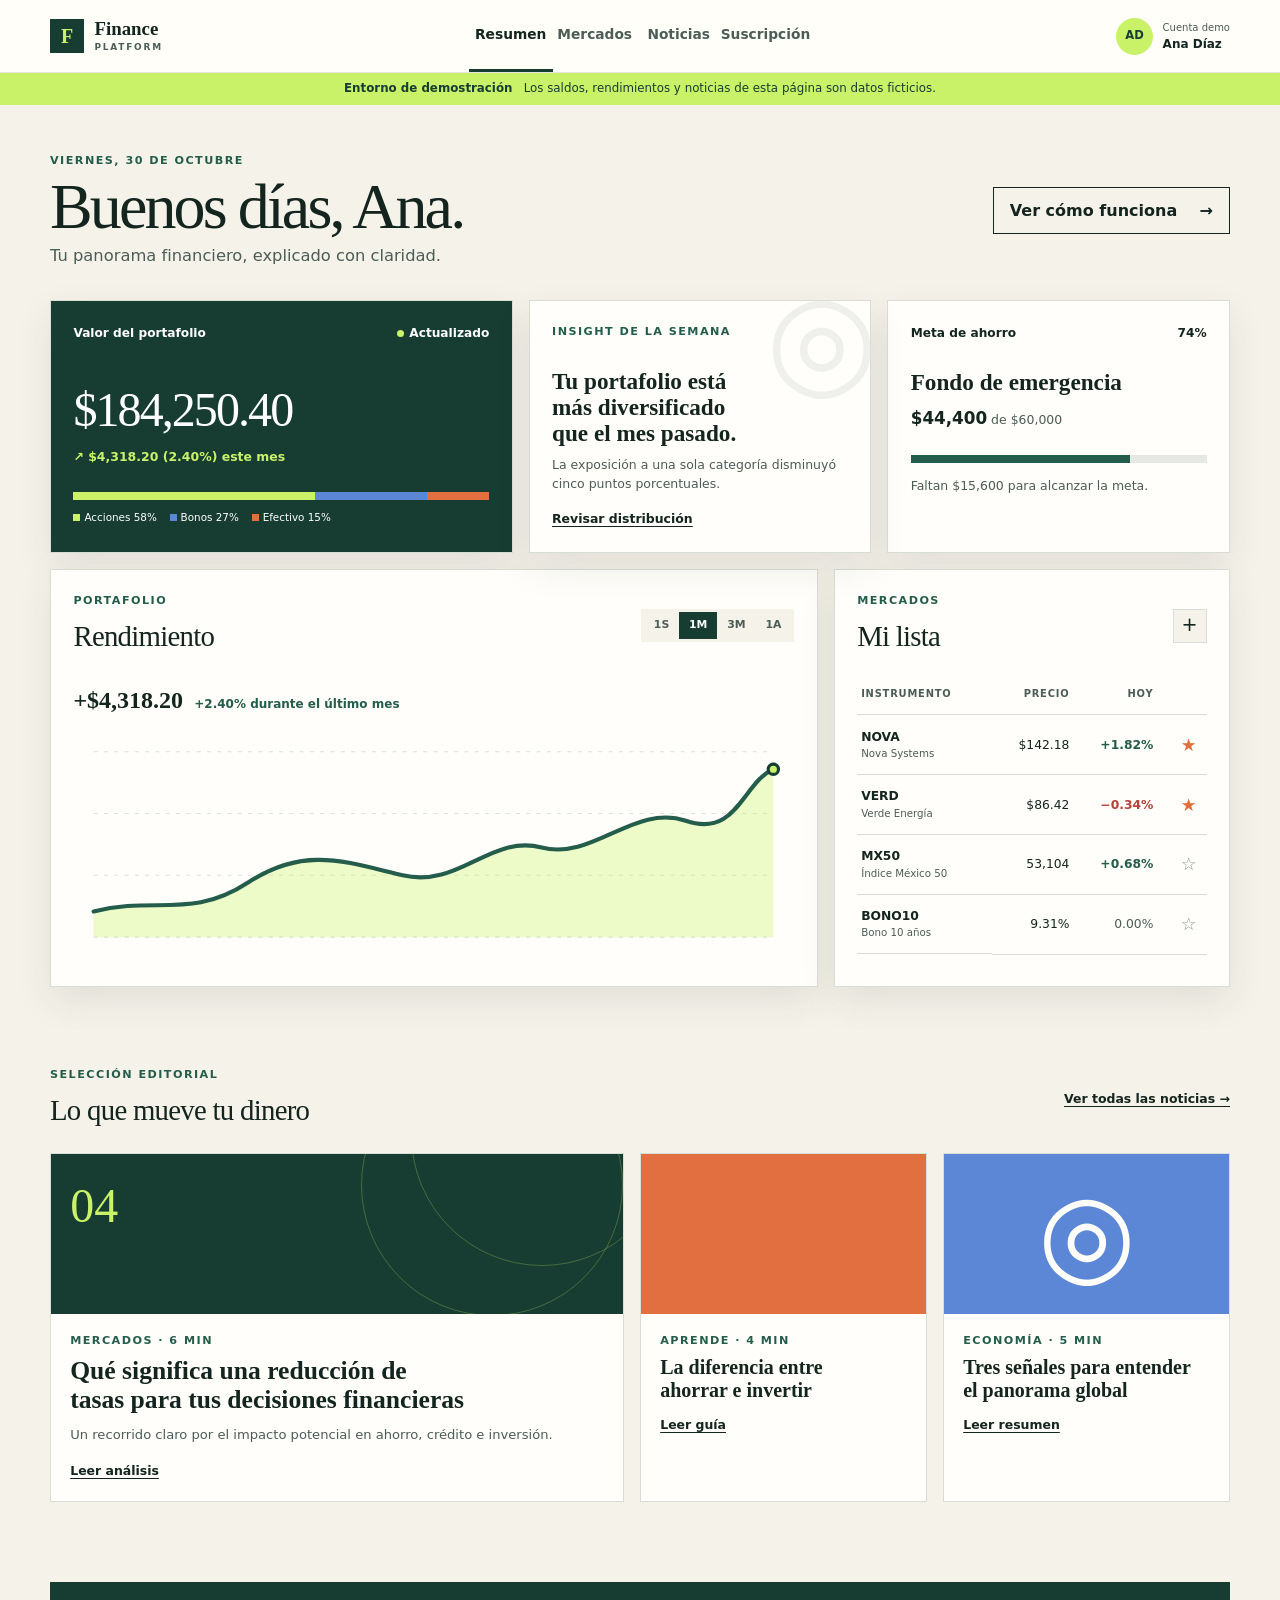
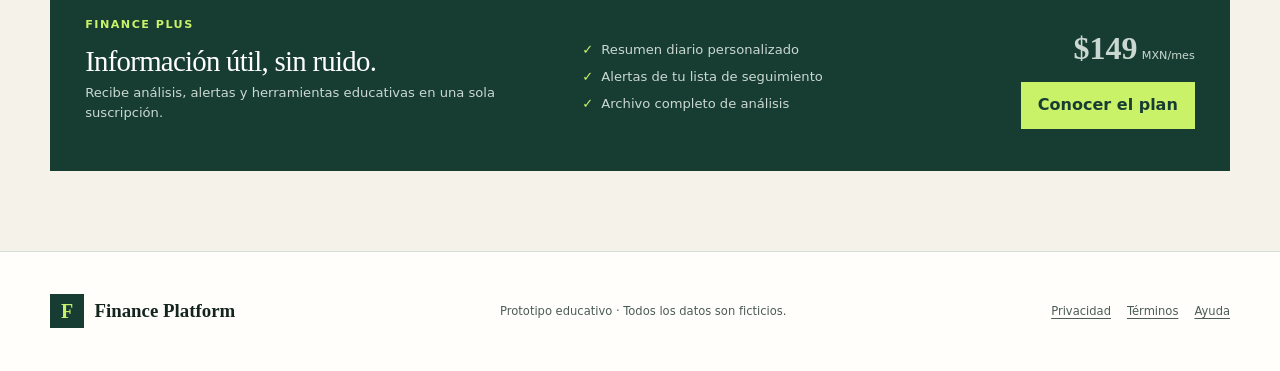
==== app/stage-2/frontend/index.html @ dbab8051 "Initial commit: stages 1-3 of Finance Platform demo Static 1998 site, three-tier Finance Platform (N" ====
<!doctype html>
<html lang="es">
  <head>
    <meta charset="utf-8">
    <meta name="viewport" content="width=device-width, initial-scale=1">
    <meta name="description" content="Finance Platform, prototipo de una plataforma moderna de información financiera por suscripción.">
    <title>Finance Platform — Tu panorama financiero</title>
    <link rel="stylesheet" href="styles.css">
    <script src="app.js" defer></script>
  </head>
  <body>
    <a class="skip-link" href="#contenido">Ir al contenido</a>

    <header class="site-header">
      <div class="header-inner">
        <a class="brand" href="#inicio" aria-label="Finance Platform, inicio">
          <span class="brand-symbol" aria-hidden="true">F</span>
          <span>
            <strong>Finance</strong>
            <small>PLATFORM</small>
          </span>
        </a>

        <nav aria-label="Navegación principal">
          <a class="active" href="#inicio">Resumen</a>
          <a href="#mercados">Mercados</a>
          <a href="#noticias">Noticias</a>
          <a href="#suscripcion">Suscripción</a>
        </nav>

        <button class="account-button" type="button" data-open-dialog="account-dialog">
          <span class="avatar" aria-hidden="true">AD</span>
          <span class="account-copy"><small>Cuenta demo</small><strong data-user-full-name>Ana Díaz</strong></span>
        </button>
      </div>
    </header>

    <div class="demo-banner" role="note">
      <strong>Entorno de demostración</strong>
      <span>Los saldos, rendimientos y noticias de esta página son datos ficticios.</span>
    </div>

    <main id="contenido">
      <section class="welcome" id="inicio" aria-labelledby="welcome-title">
        <div>
          <p class="eyebrow">Viernes, 30 de octubre</p>
          <h1 id="welcome-title">Buenos días, <span data-user-first-name>Ana</span>.</h1>
          <p class="welcome-copy">Tu panorama financiero, explicado con claridad.</p>
        </div>
        <button class="outline-button" type="button" data-open-dialog="architecture-dialog">
          Ver cómo funciona
          <span aria-hidden="true">→</span>
        </button>
      </section>

      <section class="summary-grid" aria-label="Resumen de la cuenta">
        <article class="balance-card dark-card">
          <div class="card-heading">
            <p>Valor del portafolio</p>
            <span class="status-dot">Actualizado</span>
          </div>
          <p class="balance">$184,250.40</p>
          <p class="gain"><span aria-hidden="true">↗</span> $4,318.20 (2.40%) este mes</p>
          <div class="allocation" aria-label="Distribución: 58% acciones, 27% bonos y 15% efectivo">
            <span class="stocks" style="--size: 58%"></span>
            <span class="bonds" style="--size: 27%"></span>
            <span class="cash" style="--size: 15%"></span>
          </div>
          <ul class="legend" aria-hidden="true">
            <li><i class="stocks"></i>Acciones 58%</li>
            <li><i class="bonds"></i>Bonos 27%</li>
            <li><i class="cash"></i>Efectivo 15%</li>
          </ul>
        </article>

        <article class="insight-card">
          <div class="insight-icon" aria-hidden="true">◎</div>
          <p class="eyebrow">Insight de la semana</p>
          <h2>Tu portafolio está más diversificado que el mes pasado.</h2>
          <p>La exposición a una sola categoría disminuyó cinco puntos porcentuales.</p>
          <a href="#portafolio">Revisar distribución</a>
        </article>

        <article class="goal-card">
          <div class="card-heading">
            <p>Meta de ahorro</p>
            <span>74%</span>
          </div>
          <h2>Fondo de emergencia</h2>
          <p><strong>$44,400</strong> de $60,000</p>
          <div class="progress" role="progressbar" aria-label="Progreso del fondo de emergencia" aria-valuemin="0" aria-valuemax="100" aria-valuenow="74">
            <span></span>
          </div>
          <small>Faltan $15,600 para alcanzar la meta.</small>
        </article>
      </section>

      <section class="dashboard-grid" id="portafolio">
        <article class="panel performance-panel" aria-labelledby="performance-title">
          <div class="panel-header">
            <div>
              <p class="eyebrow">Portafolio</p>
              <h2 id="performance-title">Rendimiento</h2>
            </div>
            <div class="period-selector" role="group" aria-label="Periodo del gráfico">
              <button type="button" data-period="1S">1S</button>
              <button type="button" data-period="1M" class="selected">1M</button>
              <button type="button" data-period="3M">3M</button>
              <button type="button" data-period="1A">1A</button>
            </div>
          </div>

          <div class="chart-summary" aria-live="polite">
            <strong id="chart-value">+$4,318.20</strong>
            <span id="chart-change">+2.40% durante el último mes</span>
          </div>

          <div class="chart" aria-label="Gráfico ilustrativo del rendimiento del portafolio">
            <svg viewBox="0 0 700 230" role="img" aria-labelledby="chart-title chart-description">
              <title id="chart-title">Rendimiento del portafolio</title>
              <desc id="chart-description">Línea ascendente con variaciones durante el periodo seleccionado.</desc>
              <g class="grid-lines" aria-hidden="true">
                <line x1="20" y1="25" x2="680" y2="25"></line>
                <line x1="20" y1="85" x2="680" y2="85"></line>
                <line x1="20" y1="145" x2="680" y2="145"></line>
                <line x1="20" y1="205" x2="680" y2="205"></line>
              </g>
              <path id="chart-area" class="chart-area" d="M20 180 C80 165,115 188,170 152 S265 132,320 145 S405 105,455 118 S545 75,595 92 S650 55,680 42 L680 205 L20 205 Z"></path>
              <path id="chart-line" class="chart-line" d="M20 180 C80 165,115 188,170 152 S265 132,320 145 S405 105,455 118 S545 75,595 92 S650 55,680 42"></path>
              <circle id="chart-point" class="chart-point" cx="680" cy="42" r="5"></circle>
            </svg>
          </div>
        </article>

        <aside class="panel watchlist-panel" id="mercados" aria-labelledby="watchlist-title">
          <div class="panel-header">
            <div>
              <p class="eyebrow">Mercados</p>
              <h2 id="watchlist-title">Mi lista</h2>
            </div>
            <button class="icon-button" type="button" aria-label="Agregar instrumento" title="Agregar instrumento">+</button>
          </div>

          <table>
            <thead>
              <tr>
                <th scope="col">Instrumento</th>
                <th scope="col">Precio</th>
                <th scope="col">Hoy</th>
                <th scope="col"><span class="sr-only">Favorito</span></th>
              </tr>
            </thead>
            <tbody>
              <tr>
                <th scope="row"><strong>NOVA</strong><small>Nova Systems</small></th>
                <td>$142.18</td>
                <td class="positive">+1.82%</td>
                <td><button class="star active" type="button" aria-label="Quitar NOVA de favoritos" aria-pressed="true">★</button></td>
              </tr>
              <tr>
                <th scope="row"><strong>VERD</strong><small>Verde Energía</small></th>
                <td>$86.42</td>
                <td class="negative">−0.34%</td>
                <td><button class="star active" type="button" aria-label="Quitar VERD de favoritos" aria-pressed="true">★</button></td>
              </tr>
              <tr>
                <th scope="row"><strong>MX50</strong><small>Índice México 50</small></th>
                <td>53,104</td>
                <td class="positive">+0.68%</td>
                <td><button class="star" type="button" aria-label="Agregar MX50 a favoritos" aria-pressed="false">☆</button></td>
              </tr>
              <tr>
                <th scope="row"><strong>BONO10</strong><small>Bono 10 años</small></th>
                <td>9.31%</td>
                <td class="neutral">0.00%</td>
                <td><button class="star" type="button" aria-label="Agregar BONO10 a favoritos" aria-pressed="false">☆</button></td>
              </tr>
            </tbody>
          </table>
        </aside>
      </section>

      <section class="news-section" id="noticias" aria-labelledby="news-title">
        <div class="section-header">
          <div>
            <p class="eyebrow">Selección editorial</p>
            <h2 id="news-title">Lo que mueve tu dinero</h2>
          </div>
          <a href="#noticias">Ver todas las noticias →</a>
        </div>

        <div class="news-grid">
          <article class="featured-news">
            <div class="story-visual market-visual" aria-hidden="true">
              <span>04</span><i></i><i></i><i></i><i></i><i></i>
            </div>
            <div class="story-copy">
              <p class="eyebrow">Mercados · 6 min</p>
              <h3>Qué significa una reducción de tasas para tus decisiones financieras</h3>
              <p>Un recorrido claro por el impacto potencial en ahorro, crédito e inversión.</p>
              <a href="#noticias" aria-label="Leer: Qué significa una reducción de tasas">Leer análisis</a>
            </div>
          </article>

          <article class="compact-news">
            <div class="story-visual bars-visual" aria-hidden="true"><i></i><i></i><i></i><i></i></div>
            <div class="story-copy">
              <p class="eyebrow">Aprende · 4 min</p>
              <h3>La diferencia entre ahorrar e invertir</h3>
              <a href="#noticias">Leer guía</a>
            </div>
          </article>

          <article class="compact-news">
            <div class="story-visual globe-visual" aria-hidden="true"><span>◎</span></div>
            <div class="story-copy">
              <p class="eyebrow">Economía · 5 min</p>
              <h3>Tres señales para entender el panorama global</h3>
              <a href="#noticias">Leer resumen</a>
            </div>
          </article>
        </div>
      </section>

      <section class="membership" id="suscripcion" aria-labelledby="membership-title">
        <div>
          <p class="eyebrow">Finance Plus</p>
          <h2 id="membership-title">Información útil, sin ruido.</h2>
          <p>Recibe análisis, alertas y herramientas educativas en una sola suscripción.</p>
        </div>
        <ul>
          <li>Resumen diario personalizado</li>
          <li>Alertas de tu lista de seguimiento</li>
          <li>Archivo completo de análisis</li>
        </ul>
        <div class="membership-action">
          <p><strong>$149</strong> <span>MXN/mes</span></p>
          <a class="primary-button" href="subscribe.html">Conocer el plan</a>
        </div>
      </section>
    </main>

    <footer>
      <a class="brand footer-brand" href="#inicio"><span class="brand-symbol" aria-hidden="true">F</span><strong>Finance Platform</strong></a>
      <p>Prototipo educativo · Todos los datos son ficticios.</p>
      <nav aria-label="Navegación del pie">
        <a href="#inicio">Privacidad</a>
        <a href="#inicio">Términos</a>
        <a href="#inicio">Ayuda</a>
      </nav>
    </footer>

    <dialog id="architecture-dialog">
      <div class="dialog-content">
        <button class="dialog-close" type="button" aria-label="Cerrar">×</button>
        <p class="eyebrow">Stage 2</p>
        <h2>De una página a una plataforma</h2>
        <div class="architecture-flow" aria-label="Frontend se comunica con API y API con base de datos">
          <span>Frontend<small>Interfaz</small></span><b aria-hidden="true">→</b>
          <span>API<small>Reglas</small></span><b aria-hidden="true">→</b>
          <span>Database<small>Datos</small></span>
        </div>
        <p>Esta interfaz es el primer paso. Después conectaremos sus componentes a una API y PostgreSQL para demostrar una arquitectura real de tres capas.</p>
      </div>
    </dialog>

    <dialog id="account-dialog">
      <div class="dialog-content">
        <button class="dialog-close" type="button" aria-label="Cerrar">×</button>
        <p class="eyebrow">Cuenta de demostración</p>
        <h2>Ana Díaz</h2>
        <p>Plan gratuito · Último acceso: hoy</p>
        <button class="outline-button full-width" type="button">Administrar cuenta</button>
      </div>
    </dialog>

    <dialog id="subscription-dialog">
      <form method="dialog" class="dialog-content">
        <button class="dialog-close" type="submit" aria-label="Cerrar">×</button>
        <p class="eyebrow">Finance Plus</p>
        <h2>Próximamente</h2>
        <p>En esta etapa la suscripción todavía es simulada. La conectaremos a la API y a la base de datos en el siguiente paso.</p>
        <button class="primary-button full-width" type="submit">Entendido</button>
      </form>
    </dialog>
  </body>
</html>
---- app/stage-2/frontend/styles.css ----
:root {
  --ink: #14241f;
  --ink-soft: #4c5c56;
  --forest: #173d32;
  --forest-2: #245d4b;
  --lime: #c9f269;
  --cream: #f5f2e9;
  --paper: #fffefa;
  --line: #d8ddd6;
  --orange: #e26f3f;
  --red: #b5433c;
  --blue: #5b87d6;
  --shadow: 0 14px 34px rgb(26 47 40 / 9%);
}

* {
  box-sizing: border-box;
}

html {
  scroll-behavior: smooth;
}

body {
  margin: 0;
  color: var(--ink);
  background: var(--cream);
  font-family: Inter, ui-sans-serif, system-ui, -apple-system, BlinkMacSystemFont, "Segoe UI", sans-serif;
  line-height: 1.5;
}

button,
input {
  font: inherit;
}

a {
  color: inherit;
  text-underline-offset: 0.22em;
}

button,
a {
  -webkit-tap-highlight-color: transparent;
}

:focus-visible {
  outline: 3px solid var(--orange);
  outline-offset: 3px;
}

.skip-link {
  position: fixed;
  top: -5rem;
  left: 1rem;
  z-index: 50;
  padding: 0.7rem 1rem;
  color: white;
  background: var(--forest);
}

.skip-link:focus {
  top: 1rem;
}

.site-header {
  position: sticky;
  top: 0;
  z-index: 20;
  border-bottom: 1px solid rgb(20 36 31 / 10%);
  background: rgb(255 254 250 / 94%);
  backdrop-filter: blur(16px);
}

.header-inner {
  display: flex;
  width: min(1180px, calc(100% - 2rem));
  min-height: 72px;
  margin: 0 auto;
  align-items: center;
  justify-content: space-between;
  gap: 2rem;
}

.brand {
  display: inline-flex;
  align-items: center;
  gap: 0.65rem;
  color: var(--ink);
  text-decoration: none;
}

.brand-symbol {
  display: grid;
  width: 34px;
  height: 34px;
  place-items: center;
  color: var(--lime);
  background: var(--forest);
  font-family: Georgia, serif;
  font-size: 1.25rem;
  font-weight: 700;
}

.brand > span:last-child {
  display: grid;
  line-height: 1;
}

.brand strong {
  font-family: Georgia, "Times New Roman", serif;
  font-size: 1.18rem;
}

.brand small {
  margin-top: 0.2rem;
  color: var(--ink-soft);
  font-size: 0.56rem;
  font-weight: 800;
  letter-spacing: 0.2em;
}

.header-inner nav {
  display: flex;
  align-self: stretch;
}

.header-inner nav a {
  display: grid;
  min-width: 84px;
  place-items: center;
  border-bottom: 3px solid transparent;
  color: var(--ink-soft);
  font-size: 0.86rem;
  font-weight: 650;
  text-decoration: none;
}

.header-inner nav a:hover,
.header-inner nav a.active {
  border-color: var(--forest);
  color: var(--ink);
}

.account-button {
  display: flex;
  align-items: center;
  gap: 0.6rem;
  padding: 0;
  border: 0;
  color: var(--ink);
  background: transparent;
  cursor: pointer;
  text-align: left;
}

.avatar {
  display: grid;
  width: 37px;
  height: 37px;
  place-items: center;
  border-radius: 50%;
  color: var(--forest);
  background: var(--lime);
  font-size: 0.72rem;
  font-weight: 800;
}

.account-copy {
  display: grid;
  font-size: 0.75rem;
}

.account-copy small {
  color: var(--ink-soft);
}

.demo-banner {
  display: flex;
  justify-content: center;
  gap: 0.7rem;
  padding: 0.45rem 1rem;
  color: var(--forest);
  background: var(--lime);
  font-size: 0.74rem;
}

main {
  width: min(1180px, calc(100% - 2rem));
  margin: 0 auto;
  padding: 3rem 0 5rem;
}

.welcome,
.section-header,
.panel-header,
.card-heading {
  display: flex;
  align-items: center;
  justify-content: space-between;
  gap: 1rem;
}

.welcome {
  margin-bottom: 2rem;
}

.eyebrow {
  margin: 0 0 0.35rem;
  color: var(--forest-2);
  font-size: 0.7rem;
  font-weight: 800;
  letter-spacing: 0.13em;
  text-transform: uppercase;
}

h1,
h2,
h3,
p {
  margin-top: 0;
}

h1,
h2,
h3 {
  text-wrap: balance;
}

h1 {
  margin-bottom: 0.35rem;
  font-family: Georgia, "Times New Roman", serif;
  font-size: clamp(2.35rem, 5vw, 4.6rem);
  font-weight: 500;
  letter-spacing: -0.045em;
  line-height: 0.98;
}

.welcome-copy {
  margin: 0;
  color: var(--ink-soft);
  font-size: 1.02rem;
}

.outline-button,
.primary-button {
  display: inline-flex;
  align-items: center;
  justify-content: center;
  gap: 1.4rem;
  min-height: 43px;
  padding: 0.65rem 1rem;
  border: 1px solid var(--ink);
  color: var(--ink);
  background: transparent;
  font-weight: 750;
  cursor: pointer;
  text-decoration: none;
}

.outline-button:hover {
  color: var(--paper);
  background: var(--ink);
}

.primary-button {
  border-color: var(--lime);
  color: var(--forest);
  background: var(--lime);
}

.primary-button:hover {
  border-color: white;
  background: white;
}

.summary-grid {
  display: grid;
  grid-template-columns: 1.35fr 1fr 1fr;
  gap: 1rem;
  margin-bottom: 1rem;
}

.summary-grid article,
.panel {
  border: 1px solid var(--line);
  background: var(--paper);
  box-shadow: var(--shadow);
}

.summary-grid article {
  min-height: 230px;
  padding: 1.4rem;
}

.dark-card {
  color: #fff;
  background: var(--forest) !important;
}

.card-heading p,
.card-heading span {
  margin: 0;
  font-size: 0.76rem;
  font-weight: 700;
}

.status-dot::before {
  display: inline-block;
  width: 7px;
  height: 7px;
  margin-right: 0.35rem;
  border-radius: 50%;
  background: var(--lime);
  content: "";
}

.balance {
  margin: 2rem 0 0.1rem;
  font-family: Georgia, "Times New Roman", serif;
  font-size: clamp(2rem, 4vw, 3rem);
  letter-spacing: -0.04em;
}

.gain {
  color: var(--lime);
  font-size: 0.78rem;
  font-weight: 700;
}

.allocation {
  display: flex;
  height: 8px;
  margin-top: 1.6rem;
  overflow: hidden;
  background: #fff;
}

.allocation span {
  width: var(--size);
}

.stocks {
  background: var(--lime);
}

.bonds {
  background: var(--blue);
}

.cash {
  background: var(--orange);
}

.legend {
  display: flex;
  flex-wrap: wrap;
  gap: 0.8rem;
  margin: 0.65rem 0 0;
  padding: 0;
  list-style: none;
  font-size: 0.65rem;
}

.legend i {
  display: inline-block;
  width: 7px;
  height: 7px;
  margin-right: 0.25rem;
}

.insight-card {
  position: relative;
  overflow: hidden;
}

.insight-icon {
  position: absolute;
  top: -25px;
  right: -8px;
  color: rgb(23 61 50 / 7%);
  font-family: Georgia, serif;
  font-size: 8rem;
  line-height: 1;
}

.insight-card h2,
.goal-card h2 {
  margin: 1.7rem 0 0.65rem;
  font-family: Georgia, "Times New Roman", serif;
  font-size: 1.45rem;
  line-height: 1.12;
}

.insight-card > p:not(.eyebrow),
.goal-card > p,
.goal-card small {
  color: var(--ink-soft);
  font-size: 0.78rem;
}

.insight-card a {
  font-size: 0.78rem;
  font-weight: 800;
}

.goal-card strong {
  color: var(--ink);
  font-size: 1.05rem;
}

.progress {
  height: 8px;
  margin: 1.5rem 0 0.65rem;
  background: #e5e8e3;
}

.progress span {
  display: block;
  width: 74%;
  height: 100%;
  background: var(--forest-2);
}

.dashboard-grid {
  display: grid;
  grid-template-columns: minmax(0, 1.55fr) minmax(340px, 0.8fr);
  gap: 1rem;
}

.panel {
  padding: 1.4rem;
}

.panel h2,
.section-header h2,
.membership h2,
dialog h2 {
  margin: 0;
  font-family: Georgia, "Times New Roman", serif;
  font-size: 1.8rem;
  font-weight: 500;
  letter-spacing: -0.025em;
}

.period-selector {
  display: flex;
  padding: 3px;
  background: var(--cream);
}

.period-selector button {
  padding: 0.32rem 0.62rem;
  border: 0;
  color: var(--ink-soft);
  background: transparent;
  font-size: 0.68rem;
  font-weight: 800;
  cursor: pointer;
}

.period-selector button.selected {
  color: white;
  background: var(--forest);
}

.chart-summary {
  display: flex;
  align-items: baseline;
  gap: 0.7rem;
  margin: 1.5rem 0 0;
}

.chart-summary strong {
  font-family: Georgia, serif;
  font-size: 1.5rem;
}

.chart-summary span {
  color: var(--forest-2);
  font-size: 0.75rem;
  font-weight: 700;
}

.chart {
  margin-top: 0.5rem;
}

.chart svg {
  display: block;
  width: 100%;
  height: auto;
}

.grid-lines line {
  stroke: #dce2dc;
  stroke-dasharray: 4 6;
}

.chart-area {
  fill: rgb(201 242 105 / 35%);
  transition: d 300ms ease;
}

.chart-line {
  fill: none;
  stroke: var(--forest-2);
  stroke-linecap: round;
  stroke-width: 4;
  transition: d 300ms ease;
}

.chart-point {
  fill: var(--lime);
  stroke: var(--forest);
  stroke-width: 3;
}

.icon-button {
  width: 34px;
  height: 34px;
  border: 1px solid var(--line);
  color: var(--ink);
  background: var(--cream);
  font-size: 1.2rem;
  cursor: pointer;
}

.watchlist-panel table {
  width: 100%;
  margin-top: 1rem;
  border-collapse: collapse;
  font-size: 0.77rem;
}

.watchlist-panel th,
.watchlist-panel td {
  padding: 0.78rem 0.25rem;
  border-bottom: 1px solid var(--line);
  text-align: right;
}

.watchlist-panel th:first-child {
  text-align: left;
}

.watchlist-panel thead th {
  color: var(--ink-soft);
  font-size: 0.62rem;
  letter-spacing: 0.08em;
  text-transform: uppercase;
}

.watchlist-panel tbody th {
  display: grid;
}

.watchlist-panel tbody small {
  color: var(--ink-soft);
  font-weight: 500;
}

.positive {
  color: var(--forest-2);
  font-weight: 750;
}

.negative {
  color: var(--red);
  font-weight: 750;
}

.neutral {
  color: var(--ink-soft);
}

.star {
  border: 0;
  color: #8c978f;
  background: transparent;
  font-size: 1.1rem;
  cursor: pointer;
}

.star.active {
  color: var(--orange);
}

.news-section {
  padding-top: 5rem;
}

.section-header {
  margin-bottom: 1.3rem;
}

.section-header > a {
  font-size: 0.78rem;
  font-weight: 800;
}

.news-grid {
  display: grid;
  grid-template-columns: 1.5fr 0.75fr 0.75fr;
  gap: 1rem;
}

.news-grid article {
  border: 1px solid var(--line);
  background: var(--paper);
}

.story-visual {
  min-height: 160px;
  background: var(--forest);
}

.market-visual {
  position: relative;
  display: flex;
  align-items: end;
  gap: 8%;
  padding: 2rem;
  overflow: hidden;
}

.market-visual::before,
.market-visual::after {
  position: absolute;
  width: 260px;
  height: 260px;
  border: 1px solid rgb(201 242 105 / 25%);
  border-radius: 50%;
  content: "";
}

.market-visual::before {
  top: -150px;
  right: -50px;
}

.market-visual::after {
  top: -100px;
  right: 0;
}

.market-visual span {
  position: absolute;
  top: 1rem;
  left: 1.2rem;
  color: var(--lime);
  font-family: Georgia, serif;
  font-size: 3rem;
}

.market-visual i {
  width: 11%;
  background: var(--lime);
}

.market-visual i:nth-of-type(1) { height: 28%; }
.market-visual i:nth-of-type(2) { height: 48%; }
.market-visual i:nth-of-type(3) { height: 42%; }
.market-visual i:nth-of-type(4) { height: 68%; }
.market-visual i:nth-of-type(5) { height: 82%; }

.story-copy {
  padding: 1.2rem;
}

.story-copy h3 {
  margin-bottom: 0.65rem;
  font-family: Georgia, "Times New Roman", serif;
  font-size: 1.25rem;
  line-height: 1.16;
}

.featured-news .story-copy h3 {
  font-size: 1.6rem;
}

.story-copy > p:not(.eyebrow) {
  color: var(--ink-soft);
  font-size: 0.82rem;
}

.story-copy a {
  font-size: 0.78rem;
  font-weight: 800;
}

.bars-visual {
  display: flex;
  align-items: center;
  justify-content: center;
  gap: 8px;
  background: var(--orange);
}

.bars-visual i {
  width: 24px;
  background: var(--paper);
}

.bars-visual i:nth-child(1) { height: 25%; }
.bars-visual i:nth-child(2) { height: 45%; }
.bars-visual i:nth-child(3) { height: 62%; }
.bars-visual i:nth-child(4) { height: 78%; }

.globe-visual {
  display: grid;
  place-items: center;
  background: var(--blue);
}

.globe-visual span {
  color: var(--paper);
  font-family: Georgia, serif;
  font-size: 7rem;
  line-height: 1;
}

.membership {
  display: grid;
  grid-template-columns: 1.15fr 1fr auto;
  gap: 3rem;
  margin-top: 5rem;
  padding: 2.2rem;
  align-items: center;
  color: white;
  background: var(--forest);
}

.membership .eyebrow {
  color: var(--lime);
}

.membership > div > p:not(.eyebrow),
.membership li {
  color: #cad8d1;
  font-size: 0.82rem;
}

.membership ul {
  margin: 0;
  padding: 0;
  list-style: none;
}

.membership li + li {
  margin-top: 0.45rem;
}

.membership li::before {
  margin-right: 0.5rem;
  color: var(--lime);
  content: "✓";
}

.membership-action {
  text-align: right;
}

.membership-action p {
  margin-bottom: 0.6rem;
}

.membership-action strong {
  font-family: Georgia, serif;
  font-size: 2rem;
}

.membership-action span {
  color: #cad8d1;
  font-size: 0.7rem;
}

footer {
  display: flex;
  min-height: 120px;
  padding: 2rem max(1rem, calc((100% - 1180px) / 2));
  align-items: center;
  justify-content: space-between;
  gap: 2rem;
  border-top: 1px solid var(--line);
  color: var(--ink-soft);
  background: var(--paper);
  font-size: 0.72rem;
}

.footer-brand strong {
  color: var(--ink);
}

footer p {
  margin: 0;
}

footer nav {
  display: flex;
  gap: 1rem;
}

dialog {
  width: min(520px, calc(100% - 2rem));
  padding: 0;
  border: 0;
  color: var(--ink);
  background: var(--paper);
  box-shadow: 0 30px 80px rgb(0 0 0 / 30%);
}

dialog::backdrop {
  background: rgb(11 27 22 / 65%);
  backdrop-filter: blur(4px);
}

.dialog-content {
  position: relative;
  padding: 2rem;
}

.dialog-content > p {
  margin-top: 1rem;
  color: var(--ink-soft);
}

.dialog-close {
  position: absolute;
  top: 0.8rem;
  right: 0.8rem;
  width: 34px;
  height: 34px;
  border: 0;
  background: var(--cream);
  font-size: 1.4rem;
  cursor: pointer;
}

.architecture-flow {
  display: flex;
  margin: 1.5rem 0;
  align-items: center;
  justify-content: space-between;
  gap: 0.5rem;
}

.architecture-flow span {
  display: grid;
  flex: 1;
  min-height: 76px;
  padding: 0.8rem;
  place-content: center;
  color: white;
  background: var(--forest);
  font-weight: 800;
  text-align: center;
}

.architecture-flow small {
  color: var(--lime);
  font-size: 0.65rem;
  font-weight: 500;
}

.full-width {
  width: 100%;
}

.sr-only {
  position: absolute;
  width: 1px;
  height: 1px;
  padding: 0;
  margin: -1px;
  overflow: hidden;
  clip: rect(0, 0, 0, 0);
  white-space: nowrap;
  border: 0;
}

@media (max-width: 960px) {
  .header-inner nav {
    display: none;
  }

  .summary-grid {
    grid-template-columns: 1fr 1fr;
  }

  .balance-card {
    grid-column: 1 / -1;
  }

  .dashboard-grid,
  .news-grid {
    grid-template-columns: 1fr;
  }

  .story-visual {
    min-height: 220px;
  }

  .membership {
    grid-template-columns: 1fr 1fr;
  }

  .membership-action {
    grid-column: 1 / -1;
    text-align: left;
  }
}

@media (max-width: 620px) {
  .account-copy,
  .demo-banner span {
    display: none;
  }

  main {
    padding-top: 2rem;
  }

  .welcome,
  .section-header {
    align-items: flex-start;
    flex-direction: column;
  }

  .summary-grid,
  .membership {
    grid-template-columns: 1fr;
  }

  .balance-card,
  .membership-action {
    grid-column: auto;
  }

  .dashboard-grid {
    grid-template-columns: minmax(0, 1fr);
  }

  .panel {
    padding: 1rem;
  }

  .watchlist-panel {
    overflow-x: auto;
  }

  .membership {
    gap: 1.5rem;
    padding: 1.5rem;
  }

  footer {
    align-items: flex-start;
    flex-direction: column;
  }

  .architecture-flow {
    align-items: stretch;
    flex-direction: column;
  }

  .architecture-flow b {
    transform: rotate(90deg);
  }
}

@media (prefers-reduced-motion: reduce) {
  html {
    scroll-behavior: auto;
  }

  *,
  *::before,
  *::after {
    transition-duration: 0.01ms !important;
  }
}
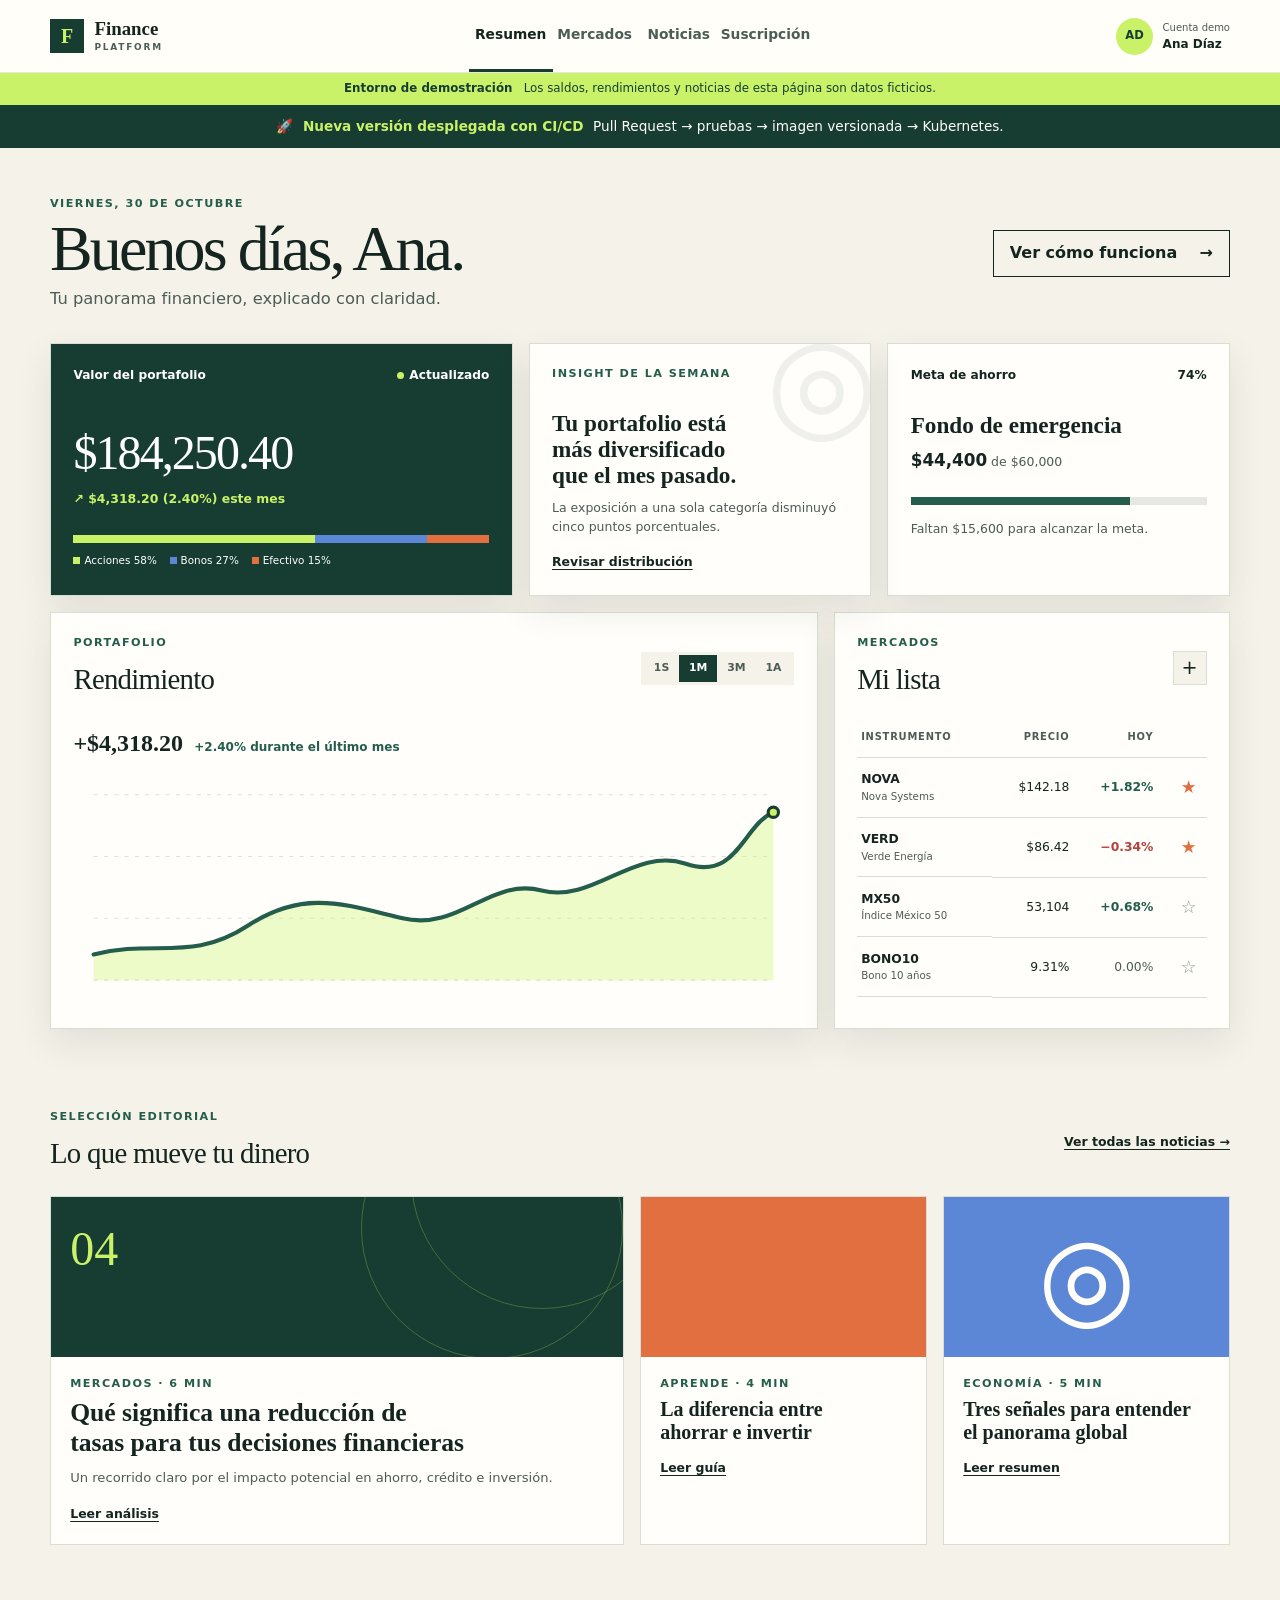
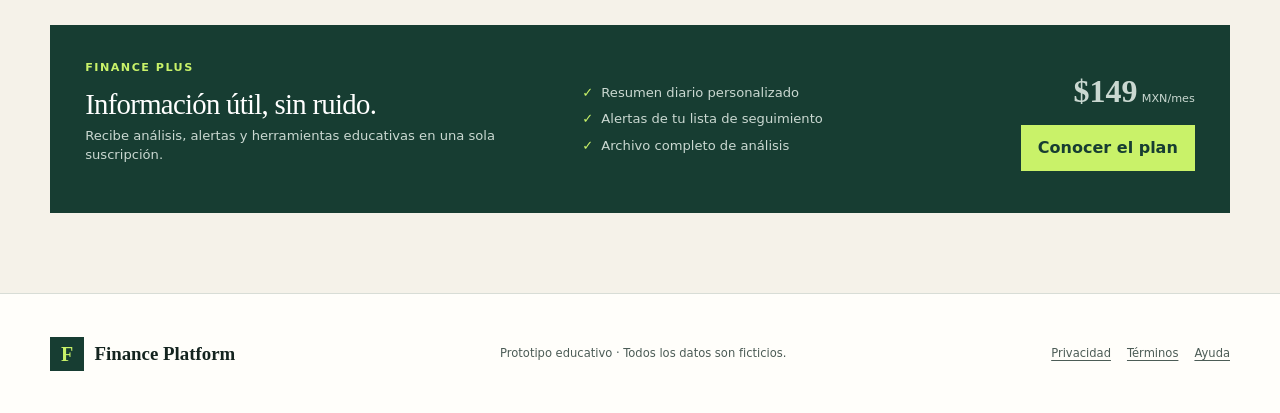
==== commit 668e88c7: "Add release banner and Kind release workflow - Visible release banner on the dashboard for the end-t" ====
--- a/app/stage-2/frontend/index.html
+++ b/app/stage-2/frontend/index.html
@@ -38,6 +38,12 @@
     <div class="demo-banner" role="note">
       <strong>Entorno de demostración</strong>
       <span>Los saldos, rendimientos y noticias de esta página son datos ficticios.</span>
+    </div>
+
+    <div class="release-banner" role="status">
+      <span aria-hidden="true">🚀</span>
+      <strong>Nueva versión desplegada con CI/CD</strong>
+      <span>Pull Request → pruebas → imagen versionada → Kubernetes.</span>
     </div>
 
     <main id="contenido">
--- a/app/stage-2/frontend/styles.css
+++ b/app/stage-2/frontend/styles.css
@@ -183,6 +183,22 @@
   color: var(--forest);
   background: var(--lime);
   font-size: 0.74rem;
+}
+
+.release-banner {
+  display: flex;
+  flex-wrap: wrap;
+  justify-content: center;
+  gap: 0.6rem;
+  padding: 0.7rem 1rem;
+  color: var(--paper);
+  background: var(--forest);
+  font-size: 0.85rem;
+  text-align: center;
+}
+
+.release-banner strong {
+  color: var(--lime);
 }
 
 main {
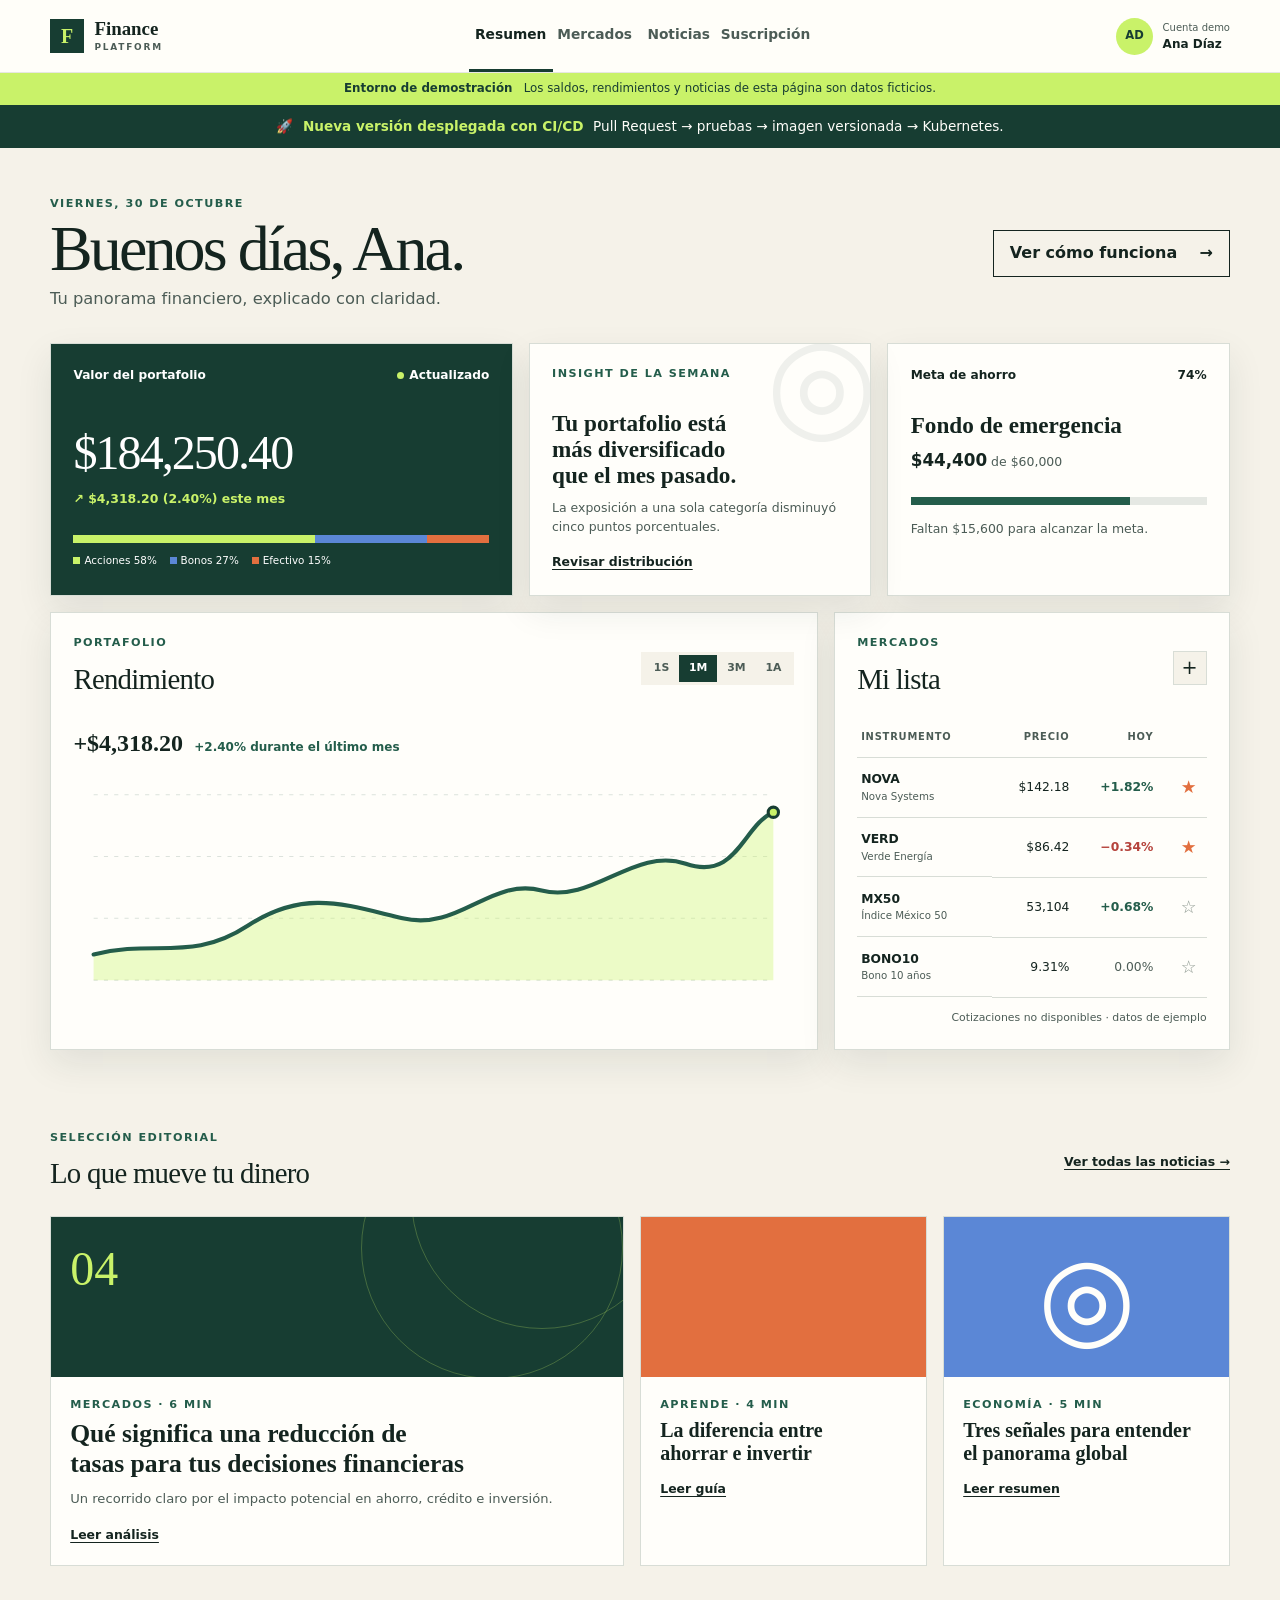
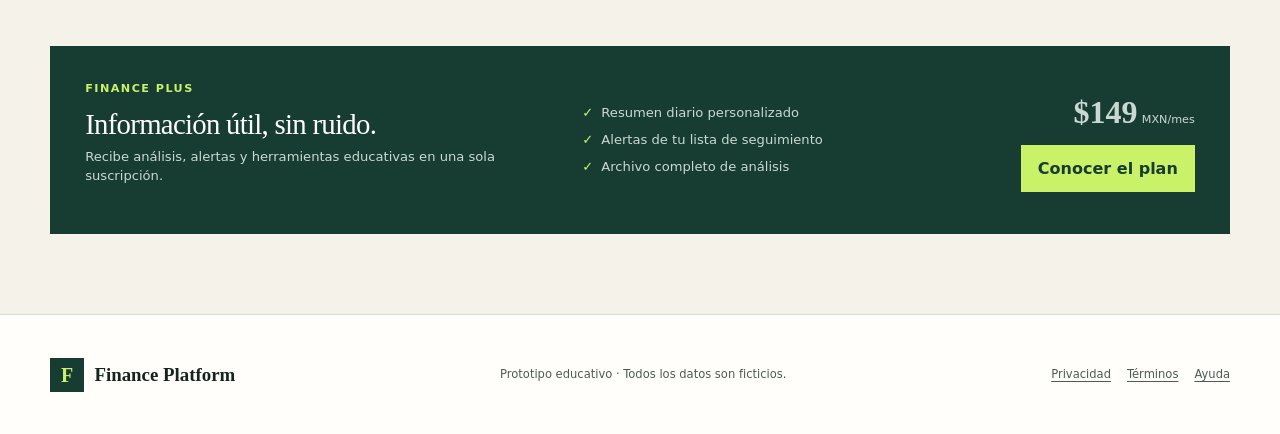
==== commit 04e08e24: "Add Stage 8D: market-data service - New FastAPI market-data service with simulated quotes, variable " ====
--- a/app/stage-2/frontend/index.html
+++ b/app/stage-2/frontend/index.html
@@ -6,6 +6,7 @@
     <meta name="description" content="Finance Platform, prototipo de una plataforma moderna de información financiera por suscripción.">
     <title>Finance Platform — Tu panorama financiero</title>
     <link rel="stylesheet" href="styles.css">
+    <script src="tracing.js" defer></script>
     <script src="app.js" defer></script>
   </head>
   <body>
@@ -157,32 +158,33 @@
               </tr>
             </thead>
             <tbody>
-              <tr>
+              <tr data-quote="NOVA">
                 <th scope="row"><strong>NOVA</strong><small>Nova Systems</small></th>
-                <td>$142.18</td>
-                <td class="positive">+1.82%</td>
+                <td data-quote-value>$142.18</td>
+                <td class="positive" data-quote-change>+1.82%</td>
                 <td><button class="star active" type="button" aria-label="Quitar NOVA de favoritos" aria-pressed="true">★</button></td>
               </tr>
-              <tr>
+              <tr data-quote="VERD">
                 <th scope="row"><strong>VERD</strong><small>Verde Energía</small></th>
-                <td>$86.42</td>
-                <td class="negative">−0.34%</td>
+                <td data-quote-value>$86.42</td>
+                <td class="negative" data-quote-change>−0.34%</td>
                 <td><button class="star active" type="button" aria-label="Quitar VERD de favoritos" aria-pressed="true">★</button></td>
               </tr>
-              <tr>
+              <tr data-quote="MX50">
                 <th scope="row"><strong>MX50</strong><small>Índice México 50</small></th>
-                <td>53,104</td>
-                <td class="positive">+0.68%</td>
+                <td data-quote-value>53,104</td>
+                <td class="positive" data-quote-change>+0.68%</td>
                 <td><button class="star" type="button" aria-label="Agregar MX50 a favoritos" aria-pressed="false">☆</button></td>
               </tr>
-              <tr>
+              <tr data-quote="BONO10">
                 <th scope="row"><strong>BONO10</strong><small>Bono 10 años</small></th>
-                <td>9.31%</td>
-                <td class="neutral">0.00%</td>
+                <td data-quote-value>9.31%</td>
+                <td class="neutral" data-quote-change>0.00%</td>
                 <td><button class="star" type="button" aria-label="Agregar BONO10 a favoritos" aria-pressed="false">☆</button></td>
               </tr>
             </tbody>
           </table>
+          <p class="quotes-status" data-quotes-status>Datos de ejemplo</p>
         </aside>
       </section>
 
--- a/app/stage-2/frontend/styles.css
+++ b/app/stage-2/frontend/styles.css
@@ -576,6 +576,19 @@
   font-weight: 500;
 }
 
+.quotes-status {
+  margin: 0.8rem 0 0;
+  color: var(--ink-soft);
+  font-size: 0.68rem;
+  text-align: right;
+}
+
+.quotes-status.live::before {
+  content: "●";
+  margin-right: 0.35rem;
+  color: var(--forest-2);
+}
+
 .positive {
   color: var(--forest-2);
   font-weight: 750;
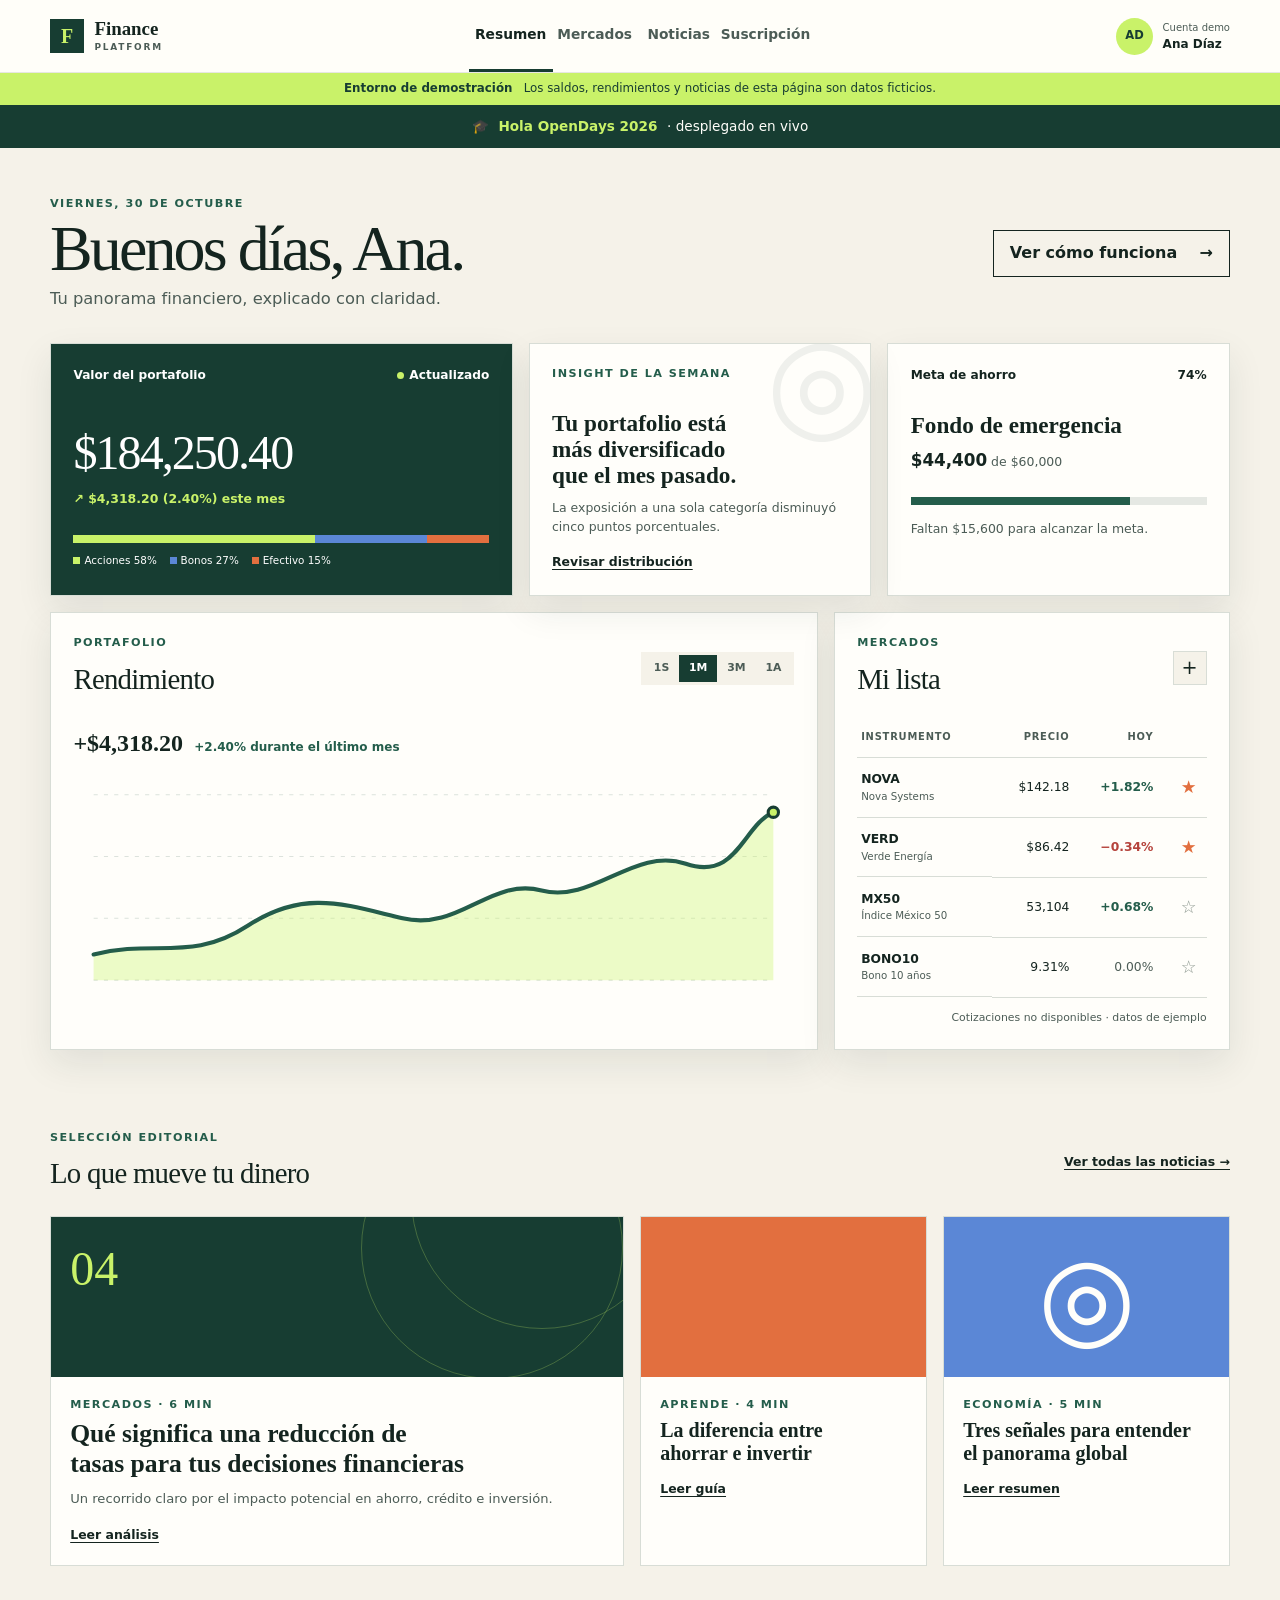
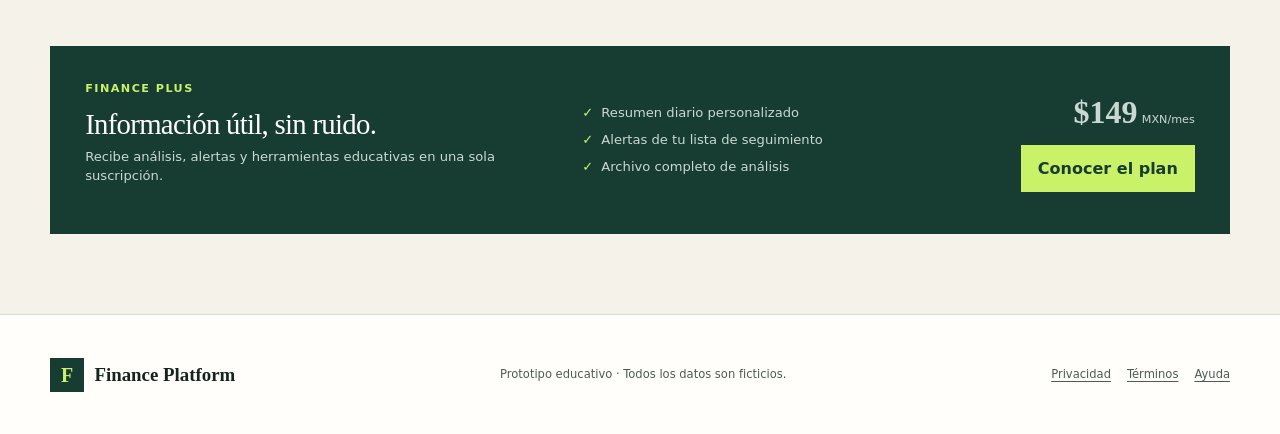
==== commit 2e672af5: "Saludo para OpenDays 2026" ====
--- a/app/stage-2/frontend/index.html
+++ b/app/stage-2/frontend/index.html
@@ -42,9 +42,9 @@
     </div>
 
     <div class="release-banner" role="status">
-      <span aria-hidden="true">🚀</span>
-      <strong>Nueva versión desplegada con CI/CD</strong>
-      <span>Pull Request → pruebas → imagen versionada → Kubernetes.</span>
+      <span aria-hidden="true">🎓</span>
+      <strong>Hola OpenDays 2026</strong>
+      <span>· desplegado en vivo</span>
     </div>
 
     <main id="contenido">
